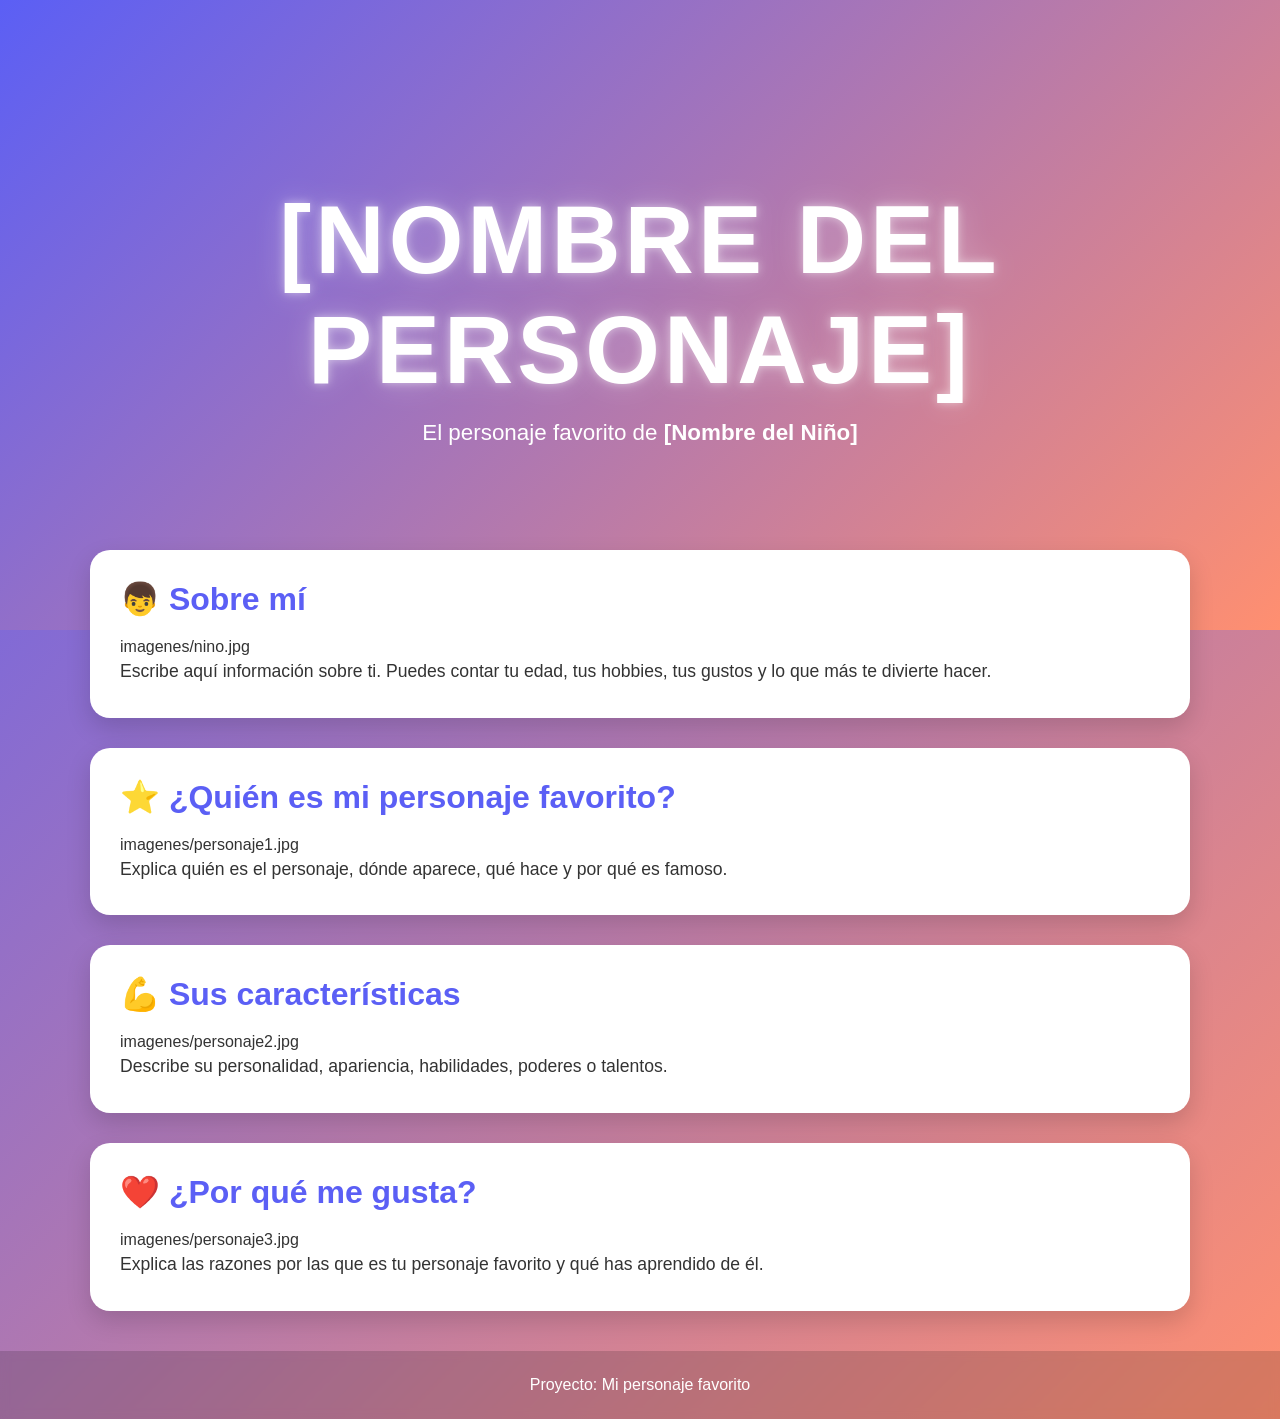
==== docs/personajeFavorito/index.html @ 46b0b377 "Automated update" ====
<!DOCTYPE html>
<html lang="es">

<head>
    <meta charset="UTF-8">
    <meta name="viewport" content="width=device-width, initial-scale=1.0">
    <title>[Nombre del Personaje]</title>
    <link rel="stylesheet" href="style.css">
</head>

<body>

    <header class="hero">
        <div class="hero-content">
            <h1>[NOMBRE DEL PERSONAJE]</h1>
            <p>El personaje favorito de <strong>[Nombre del Niño]</strong></p>
        </div>
    </header>

    <main>

        <section class="card">
            <h2>👦 Sobre mí</h2>
            imagenes/nino.jpg

            <p>
                Escribe aquí información sobre ti.
                Puedes contar tu edad, tus hobbies,
                tus gustos y lo que más te divierte hacer.
            </p>
        </section>

        <section class="card">
            <h2>⭐ ¿Quién es mi personaje favorito?</h2>
            imagenes/personaje1.jpg

            <p>
                Explica quién es el personaje, dónde aparece,
                qué hace y por qué es famoso.
            </p>
        </section>

        <section class="card">
            <h2>💪 Sus características</h2>
            imagenes/personaje2.jpg

            <p>
                Describe su personalidad, apariencia,
                habilidades, poderes o talentos.
            </p>
        </section>

        <section class="card">
            <h2>❤️ ¿Por qué me gusta?</h2>
            imagenes/personaje3.jpg

            <p>
                Explica las razones por las que es tu personaje favorito
                y qué has aprendido de él.
            </p>
        </section>

    </main>

    <footer>
        <p>Proyecto: Mi personaje favorito</p>
    </footer>

</body>

</html>
---- docs/personajeFavorito/style.css ----
/*======================================
  PALETA DE COLORES
======================================*/
:root {
    --color-primario: #5b5ff5;
    --color-secundario: #ff8f70;
}

/*======================================
  CONFIGURACIÓN GENERAL
======================================*/
* {
    margin: 0;
    padding: 0;
    box-sizing: border-box;
}

body {
    font-family: "Segoe UI", Arial, sans-serif;

    background: linear-gradient(
        135deg,
        var(--color-primario),
        var(--color-secundario)
    );

    min-height: 100vh;
    color: #333;
}

/*======================================
  HERO
======================================*/
.hero {
    height: 70vh;

    display: flex;
    justify-content: center;
    align-items: center;

    text-align: center;

    background: linear-gradient(
        135deg,
        var(--color-primario),
        var(--color-secundario)
    );

    color: white;
}

.hero-content {
    animation: aparecer 1.5s ease;
}

.hero h1 {
    font-size: clamp(3rem, 8vw, 6rem);
    letter-spacing: 4px;
    text-transform: uppercase;

    text-shadow:
        0 0 10px rgba(255,255,255,.5),
        0 0 30px rgba(255,255,255,.3);

    animation: flotar 3s ease-in-out infinite;
}

.hero p {
    font-size: 1.4rem;
    margin-top: 15px;
}

/*======================================
  CONTENEDOR
======================================*/
main {
    width: 90%;
    max-width: 1100px;

    margin: -80px auto 40px;
}

/*======================================
  TARJETAS
======================================*/
.card {
    background: white;

    margin-bottom: 30px;
    padding: 30px;

    border-radius: 20px;

    box-shadow: 0 10px 25px rgba(0,0,0,.15);

    transition: .3s;
}

.card:hover {
    transform: translateY(-8px);
}

.card h2 {
    color: var(--color-primario);
    margin-bottom: 20px;
    font-size: 2rem;
}

.card img {
    width: 100%;
    max-width: 450px;

    display: block;
    margin: 20px auto;

    border-radius: 15px;

    transition: .4s;
}

.card img:hover {
    transform: scale(1.05);
}

.card p {
    font-size: 1.1rem;
    line-height: 1.8;
}

/*======================================
  FOOTER
======================================*/
footer {
    text-align: center;

    padding: 25px;

    color: white;

    background: rgba(0,0,0,.15);

    backdrop-filter: blur(5px);
}

/*======================================
  ANIMACIONES
======================================*/
@keyframes aparecer {
    from {
        opacity: 0;
        transform: translateY(40px);
    }

    to {
        opacity: 1;
        transform: translateY(0);
    }
}

@keyframes flotar {
    0% {
        transform: translateY(0);
    }

    50% {
        transform: translateY(-10px);
    }

    100% {
        transform: translateY(0);
    }
}

/*======================================
  RESPONSIVE
======================================*/
@media (max-width: 768px) {

    .hero {
        height: 55vh;
    }

    .hero p {
        font-size: 1rem;
    }

    .card {
        padding: 20px;
    }

    .card h2 {
        font-size: 1.5rem;
    }
}
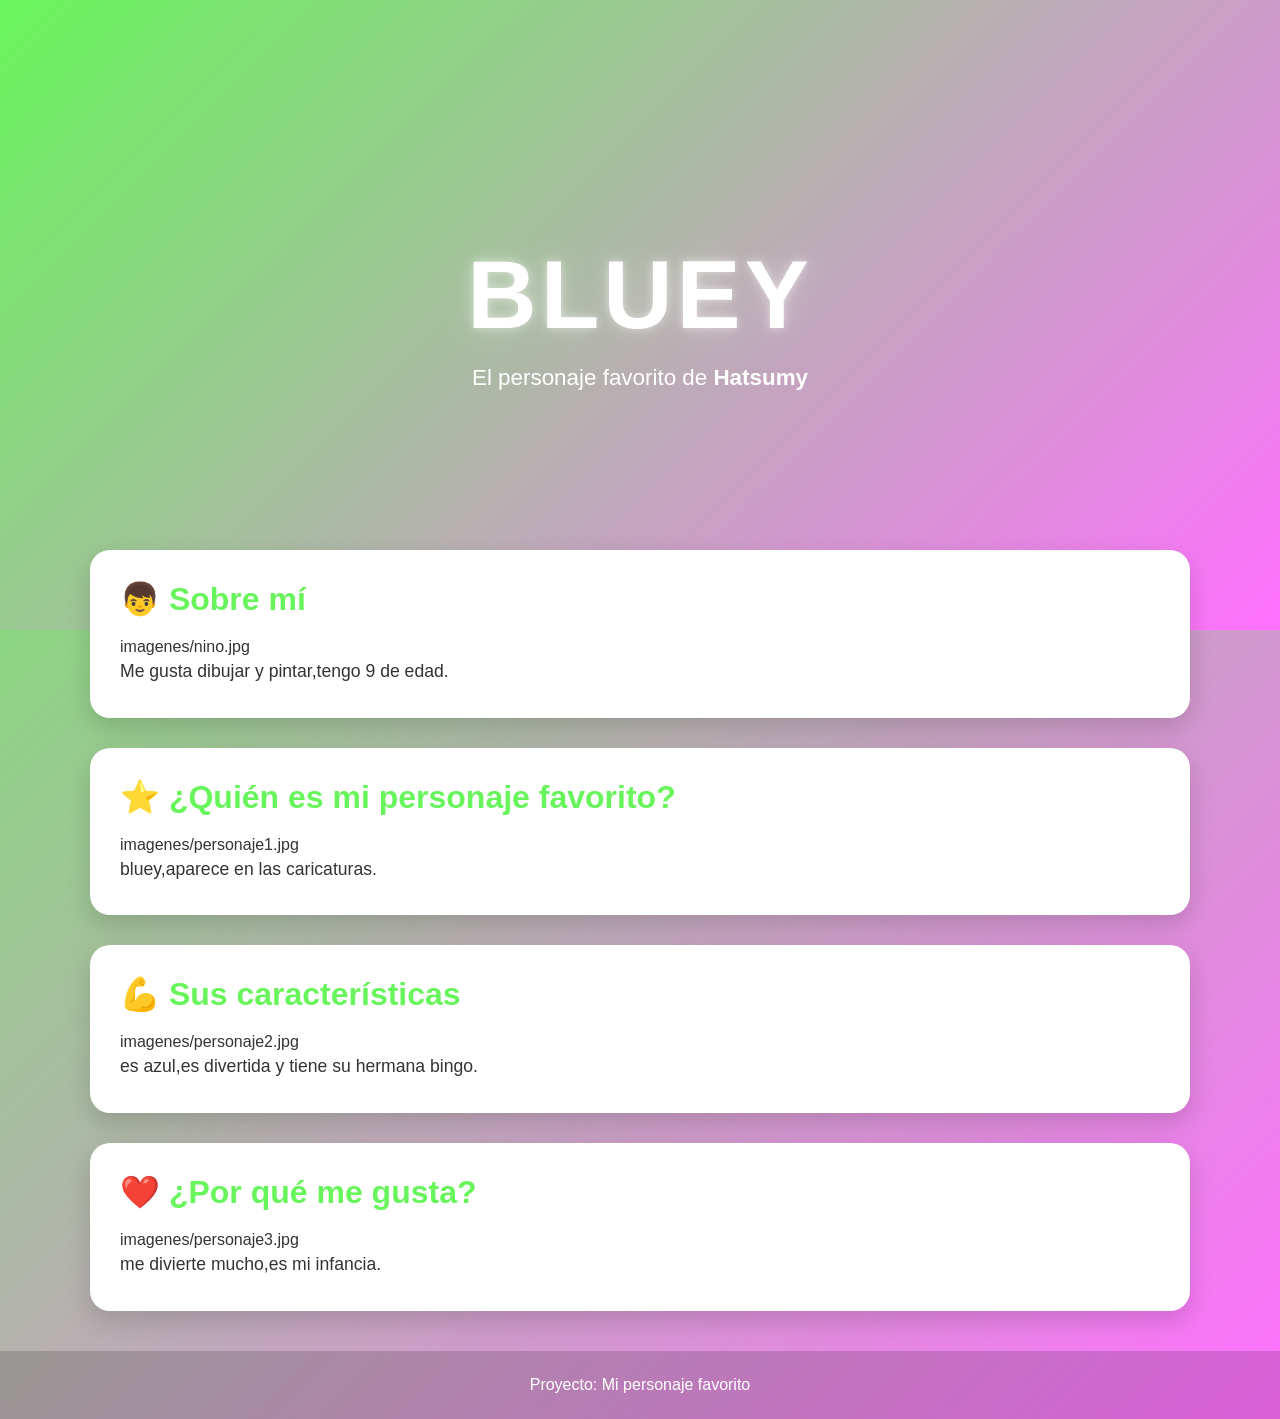
==== commit d021a1cc: "2do empaque" ====
--- a/docs/personajeFavorito/index.html
+++ b/docs/personajeFavorito/index.html
@@ -12,8 +12,8 @@
 
     <header class="hero">
         <div class="hero-content">
-            <h1>[NOMBRE DEL PERSONAJE]</h1>
-            <p>El personaje favorito de <strong>[Nombre del Niño]</strong></p>
+            <h1>bluey</h1>
+            <p>El personaje favorito de <strong>Hatsumy</strong></p>
         </div>
     </header>
 
@@ -24,9 +24,7 @@
             imagenes/nino.jpg
 
             <p>
-                Escribe aquí información sobre ti.
-                Puedes contar tu edad, tus hobbies,
-                tus gustos y lo que más te divierte hacer.
+                Me gusta dibujar y pintar,tengo 9 de edad.
             </p>
         </section>
 
@@ -35,8 +33,7 @@
             imagenes/personaje1.jpg
 
             <p>
-                Explica quién es el personaje, dónde aparece,
-                qué hace y por qué es famoso.
+                bluey,aparece en las caricaturas.
             </p>
         </section>
 
@@ -45,8 +42,7 @@
             imagenes/personaje2.jpg
 
             <p>
-                Describe su personalidad, apariencia,
-                habilidades, poderes o talentos.
+                es azul,es divertida y tiene su hermana bingo.
             </p>
         </section>
 
@@ -55,8 +51,7 @@
             imagenes/personaje3.jpg
 
             <p>
-                Explica las razones por las que es tu personaje favorito
-                y qué has aprendido de él.
+                me divierte mucho,es mi infancia.
             </p>
         </section>
 
--- a/docs/personajeFavorito/style.css
+++ b/docs/personajeFavorito/style.css
@@ -2,8 +2,8 @@
   PALETA DE COLORES
 ======================================*/
 :root {
-    --color-primario: #5b5ff5;
-    --color-secundario: #ff8f70;
+    --color-primario: #68f55b;
+    --color-secundario: #ff70ff;
 }
 
 /*======================================
